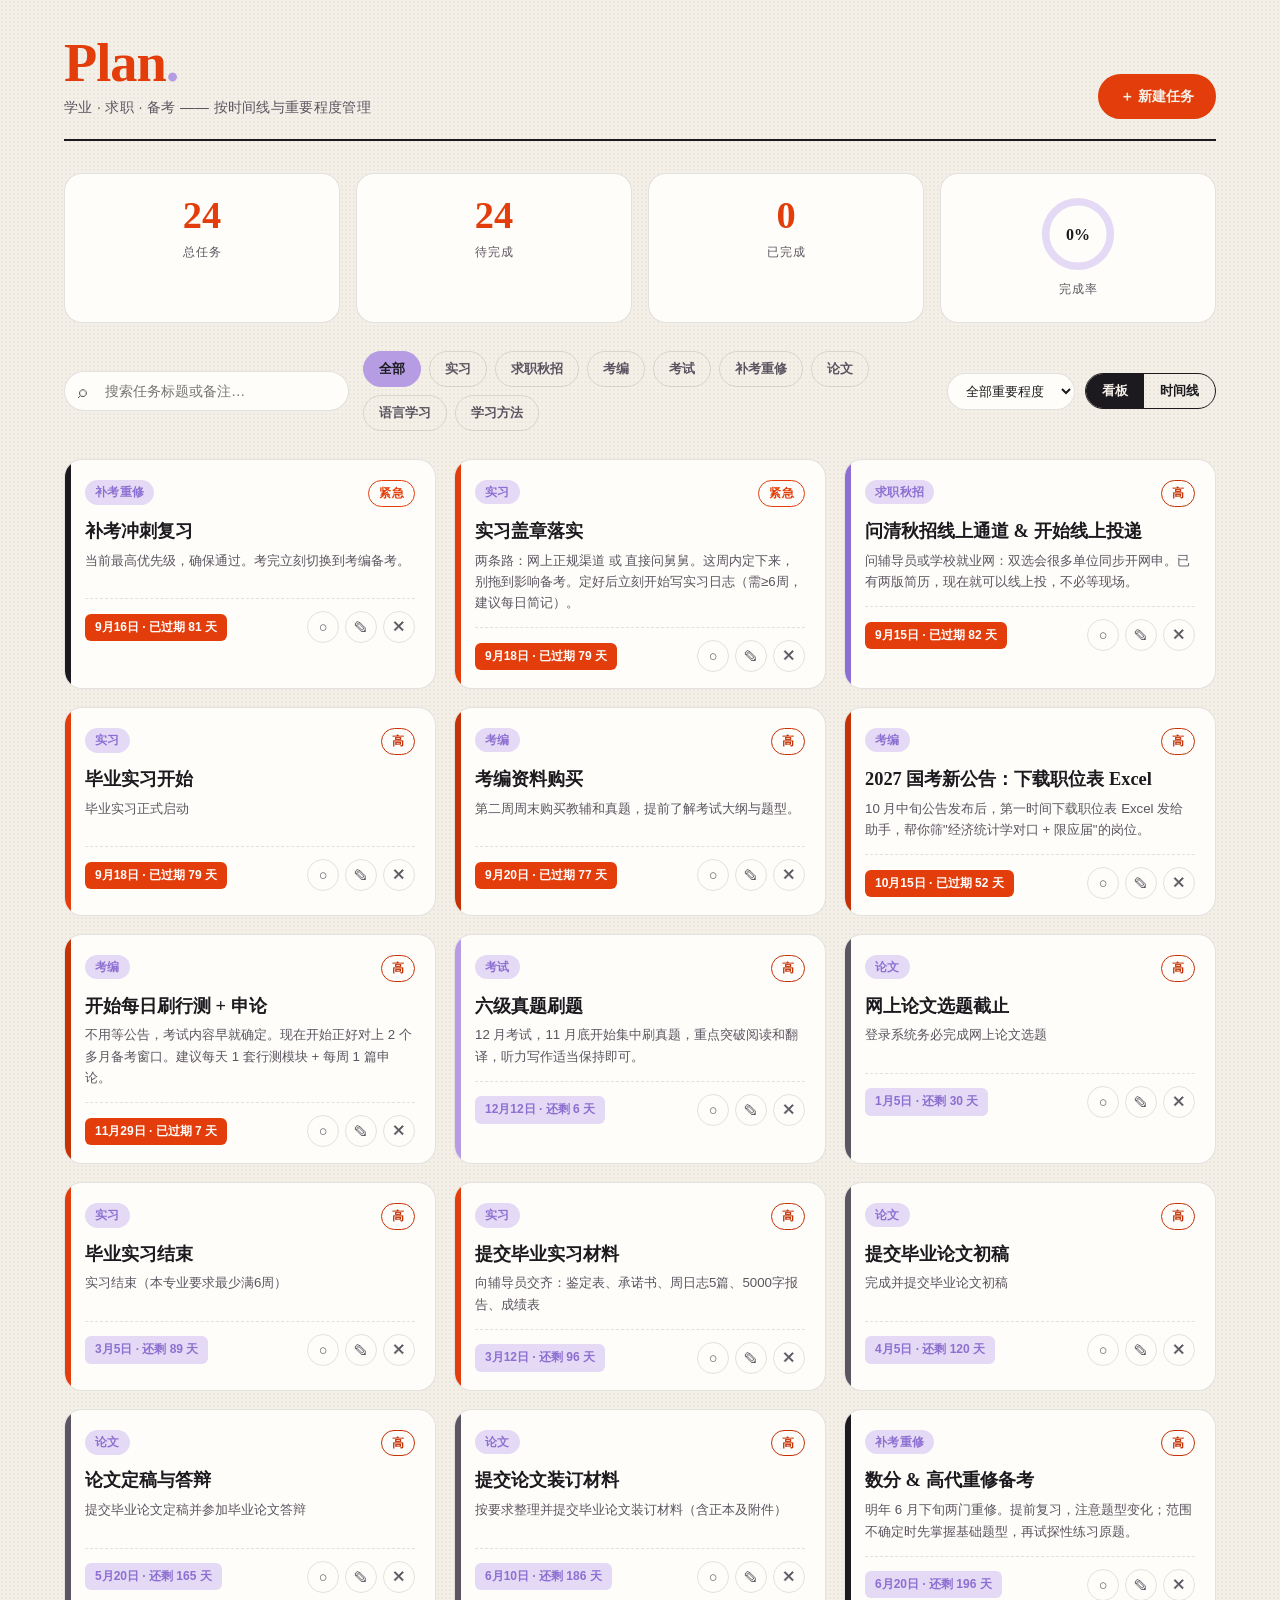
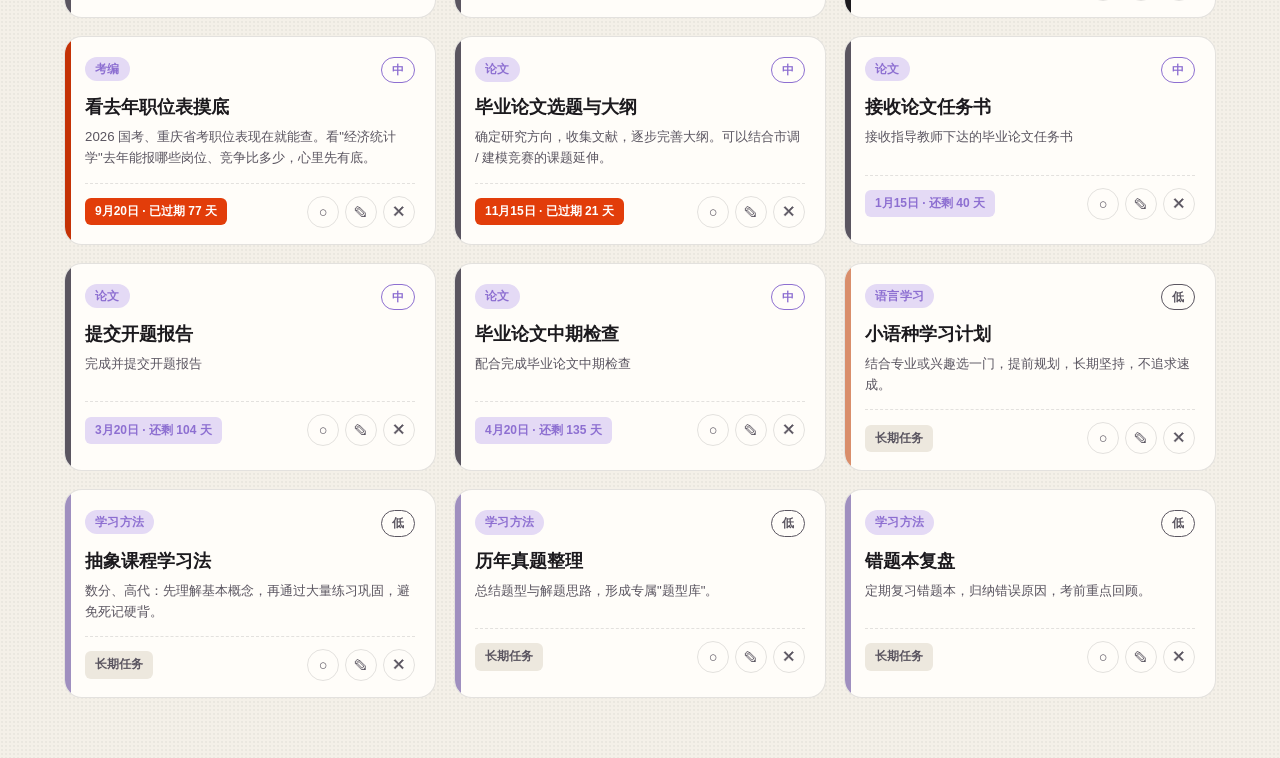
==== index.html @ bd71e3f1 "Add files via upload" ====
<!DOCTYPE html>
<html lang="zh-CN">
<head>
<meta charset="UTF-8">
<meta name="viewport" content="width=device-width, initial-scale=1.0">
<title>任务看板 · 时间线</title>
<link rel="stylesheet" href="style.css">
</head>
<body>

<div class="app">

  <header class="topbar">
    <div class="brand">
      <div class="brand-mark">Plan<span>.</span></div>
      <p class="subtitle">学业 · 求职 · 备考 —— 按时间线与重要程度管理</p>
    </div>
    <div class="topbar-actions">
      <button class="btn btn-primary" id="openAddBtn">＋ 新建任务</button>
    </div>
  </header>

  <section class="stats-bar">
    <div class="stat-card"><div class="stat-value" id="statTotal">0</div><div class="stat-label">总任务</div></div>
    <div class="stat-card"><div class="stat-value" id="statPending">0</div><div class="stat-label">待完成</div></div>
    <div class="stat-card"><div class="stat-value" id="statDone">0</div><div class="stat-label">已完成</div></div>
    <div class="stat-card progress-card">
      <div class="progress-ring-wrap">
        <svg viewBox="0 0 80 80" class="progress-ring">
          <circle cx="40" cy="40" r="34" class="ring-bg"/>
          <circle cx="40" cy="40" r="34" class="ring-fg" id="ringFg"/>
        </svg>
        <span class="progress-text" id="statPercent">0%</span>
      </div>
      <div class="stat-label">完成率</div>
    </div>
  </section>

  <section class="controls">
    <div class="search-wrap">
      <span class="search-icon">⌕</span>
      <input type="text" id="searchInput" placeholder="搜索任务标题或备注…">
    </div>
    <div class="tabs" id="categoryTabs"></div>
    <div class="right-controls">
      <select id="priorityFilter" class="select">
        <option value="all">全部重要程度</option>
        <option value="紧急">紧急</option>
        <option value="高">高</option>
        <option value="中">中</option>
        <option value="低">低</option>
      </select>
      <div class="view-toggle">
        <button class="view-btn active" id="gridBtn">看板</button>
        <button class="view-btn" id="timelineBtn">时间线</button>
      </div>
    </div>
  </section>

  <main>
    <section id="gridView" class="task-grid"></section>
    <section id="timelineView" class="timeline hidden"></section>
    <div id="emptyState" class="empty-state hidden">
      <div class="empty-icon">✦</div>
      <p>暂无匹配的任务，换个筛选条件试试，或点击右上角新建一个吧～</p>
    </div>
  </main>

</div>

<!-- 新建 / 编辑任务弹窗 -->
<div class="modal-overlay" id="modalOverlay">
  <div class="modal">
    <div class="modal-header">
      <h2 id="modalTitle">新建任务</h2>
      <button class="modal-close" id="modalCloseBtn">✕</button>
    </div>
    <form id="taskForm">
      <input type="hidden" id="taskId">
      <div class="form-group">
        <label>任务标题</label>
        <input type="text" id="taskTitle" required placeholder="例如：行测真题一套">
      </div>
      <div class="form-row">
        <div class="form-group">
          <label>分类</label>
          <select id="taskCategory">
            <option value="实习">实习</option>
            <option value="求职秋招">求职秋招</option>
            <option value="考编">考编</option>
            <option value="考试">考试</option>
            <option value="补考重修">补考重修</option>
            <option value="论文">论文</option>
            <option value="语言学习">语言学习</option>
            <option value="学习方法">学习方法</option>
          </select>
        </div>
        <div class="form-group">
          <label>重要程度</label>
          <select id="taskPriority">
            <option value="紧急">紧急</option>
            <option value="高">高</option>
            <option value="中" selected>中</option>
            <option value="低">低</option>
          </select>
        </div>
      </div>
      <div class="form-group">
        <label>截止 / 计划日期（留空表示长期任务）</label>
        <input type="date" id="taskDeadline">
      </div>
      <div class="form-group">
        <label>备注详情</label>
        <textarea id="taskNote" rows="3" placeholder="补充说明、方法或要点…"></textarea>
      </div>
      <div class="modal-actions">
        <button type="button" class="btn btn-outline" id="cancelBtn">取消</button>
        <button type="submit" class="btn btn-primary">保存任务</button>
      </div>
    </form>
  </div>
</div>

<div class="toast" id="toast"></div>

<script src="script.js"></script>
</body>
</html>
---- style.css ----
/* ============ 配色：橘红 × 薰衣草紫 × 米白纸感 ============ */
:root{
  --paper:#F4F0E8;
  --paper-2:#EDE8DE;
  --ink:#1C1A1E;
  --ink-soft:#5A5560;
  --orange:#E23D0A;
  --orange-deep:#C43206;
  --lilac:#B69CE3;
  --lilac-soft:#E4DAF5;
  --lilac-deep:#8D6FD1;
  --line:rgba(28,26,30,.12);
  --shadow:0 12px 32px -14px rgba(28,26,30,.25);
  --r-lg:18px;
  --r-md:12px;
  --t:.22s cubic-bezier(.4,0,.2,1);
  --serif:Georgia,"Times New Roman","Songti SC","STSong","SimSun",serif;
  --sans:"Helvetica Neue",Helvetica,Arial,"PingFang SC","Microsoft YaHei",sans-serif;
}

*,*::before,*::after{box-sizing:border-box;margin:0;padding:0;}
html{scroll-behavior:smooth;}
body{
  font-family:var(--sans);
  background:var(--paper);
  background-image:radial-gradient(rgba(28,26,30,.045) 1px,transparent 1px);
  background-size:4px 4px;
  color:var(--ink);
  min-height:100vh;
  line-height:1.6;
  -webkit-font-smoothing:antialiased;
}

.app{max-width:1200px;margin:0 auto;padding:36px 24px 60px;}

/* ============ 顶部栏 ============ */
.topbar{display:flex;align-items:flex-end;justify-content:space-between;flex-wrap:wrap;gap:16px;margin-bottom:32px;padding-bottom:20px;border-bottom:2px solid var(--ink);}
.brand-mark{font-family:var(--serif);font-size:3.4rem;line-height:1;letter-spacing:-1px;color:var(--orange);font-weight:700;}
.brand-mark span{color:var(--lilac);}
.subtitle{color:var(--ink-soft);font-size:.9rem;margin-top:6px;letter-spacing:.3px;}
.topbar-actions{display:flex;gap:10px;flex-wrap:wrap;}

.btn{border:2px solid transparent;cursor:pointer;font-family:inherit;font-weight:600;font-size:.9rem;padding:11px 20px;border-radius:999px;display:inline-flex;align-items:center;gap:6px;text-decoration:none;transition:var(--t);}
.btn-primary{background:var(--orange);color:var(--paper);border-color:var(--orange);}
.btn-primary:hover{background:var(--orange-deep);border-color:var(--orange-deep);transform:translateY(-2px);box-shadow:0 10px 24px -10px var(--orange);}
.btn-outline{background:transparent;color:var(--ink);border-color:var(--ink);}
.btn-outline:hover{background:var(--ink);color:var(--paper);}

/* ============ 统计卡片 ============ */
.stats-bar{display:grid;grid-template-columns:repeat(4,1fr);gap:16px;margin-bottom:28px;}
.stat-card{background:#FFFDF9;border:1px solid var(--line);border-radius:var(--r-lg);padding:22px 20px;text-align:center;transition:var(--t);}
.stat-card:hover{transform:translateY(-3px);box-shadow:var(--shadow);}
.stat-value{font-family:var(--serif);font-size:2.4rem;line-height:1;font-weight:700;color:var(--orange);}
.stat-label{color:var(--ink-soft);font-size:.78rem;margin-top:8px;letter-spacing:1px;text-transform:uppercase;}
.progress-card{display:flex;flex-direction:column;align-items:center;justify-content:center;}
.progress-ring-wrap{position:relative;width:76px;height:76px;}
.progress-ring{width:76px;height:76px;transform:rotate(-90deg);}
.ring-bg{fill:none;stroke:var(--lilac-soft);stroke-width:8;}
.ring-fg{fill:none;stroke:var(--lilac-deep);stroke-width:8;stroke-linecap:round;stroke-dasharray:213.6;stroke-dashoffset:213.6;transition:stroke-dashoffset .6s ease;}
.progress-text{position:absolute;inset:0;display:flex;align-items:center;justify-content:center;font-family:var(--serif);font-weight:700;font-size:1rem;color:var(--ink);}

/* ============ 筛选控制区 ============ */
.controls{display:flex;flex-wrap:wrap;align-items:center;gap:14px;margin-bottom:28px;}
.search-wrap{position:relative;flex:1;min-width:220px;}
.search-icon{position:absolute;left:14px;top:50%;transform:translateY(-50%);color:var(--ink-soft);font-size:1.1rem;}
.search-wrap input{width:100%;padding:11px 14px 11px 40px;border-radius:999px;border:1.5px solid var(--line);background:#FFFDF9;color:var(--ink);font-size:.9rem;font-family:inherit;transition:var(--t);}
.search-wrap input:focus{outline:none;border-color:var(--lilac-deep);box-shadow:0 0 0 3px var(--lilac-soft);}

.tabs{display:flex;gap:8px;flex-wrap:wrap;flex:2;}
.tab-btn{padding:8px 15px;border-radius:999px;border:1.5px solid var(--line);background:transparent;color:var(--ink-soft);font-size:.82rem;font-weight:600;font-family:inherit;cursor:pointer;transition:var(--t);white-space:nowrap;}
.tab-btn:hover{border-color:var(--ink);color:var(--ink);}
.tab-btn.active{background:var(--lilac);color:var(--ink);border-color:var(--lilac);}

.right-controls{display:flex;gap:10px;align-items:center;}
.select{padding:9px 14px;border-radius:999px;border:1.5px solid var(--line);background:#FFFDF9;color:var(--ink);font-size:.82rem;font-family:inherit;cursor:pointer;}
.select:focus{outline:none;border-color:var(--lilac-deep);}
.view-toggle{display:flex;border:1.5px solid var(--ink);border-radius:999px;overflow:hidden;background:transparent;}
.view-btn{padding:8px 16px;border:none;background:transparent;color:var(--ink);font-size:.82rem;font-weight:600;font-family:inherit;cursor:pointer;transition:var(--t);}
.view-btn.active{background:var(--ink);color:var(--paper);}

/* ============ 任务卡片 ============ */
.task-grid{display:grid;grid-template-columns:repeat(auto-fill,minmax(300px,1fr));gap:18px;}
.task-card{position:relative;background:#FFFDF9;border:1px solid var(--line);border-radius:var(--r-lg);padding:20px 20px 16px;transition:var(--t);animation:fadeInUp .4s ease both;overflow:hidden;}
.task-card::before{content:'';position:absolute;top:0;left:0;bottom:0;width:6px;background:var(--accent,var(--lilac));}
.task-card:hover{transform:translateY(-4px);box-shadow:var(--shadow);border-color:var(--lilac);}
.task-card.completed{opacity:.55;background:var(--paper-2);}
.task-card.completed .task-title{text-decoration:line-through;text-decoration-color:var(--orange);}

.card-top{display:flex;justify-content:space-between;align-items:flex-start;margin-bottom:12px;gap:8px;flex-wrap:wrap;}
.chip{display:inline-flex;align-items:center;gap:5px;padding:3px 10px;border-radius:999px;font-size:.72rem;font-weight:700;white-space:nowrap;letter-spacing:.3px;}
.chip-cat{background:var(--lilac-soft);color:var(--lilac-deep);}
.chip-pr{border:1.5px solid currentColor;}

.task-title{font-family:var(--serif);font-size:1.15rem;font-weight:700;margin-bottom:6px;line-height:1.35;}
.task-note{color:var(--ink-soft);font-size:.83rem;display:-webkit-box;-webkit-line-clamp:3;-webkit-box-orient:vertical;overflow:hidden;margin-bottom:14px;min-height:2.6em;}

.card-footer{display:flex;align-items:center;justify-content:space-between;gap:8px;padding-top:12px;border-top:1px dashed var(--line);flex-wrap:wrap;}
.deadline-tag{font-size:.75rem;font-weight:600;padding:4px 10px;border-radius:6px;white-space:nowrap;}
.deadline-tag.overdue{color:#fff;background:var(--orange);}
.deadline-tag.today{color:var(--orange);background:rgba(226,61,10,.12);}
.deadline-tag.soon{color:var(--orange-deep);background:rgba(226,61,10,.08);}
.deadline-tag.normal{color:var(--lilac-deep);background:var(--lilac-soft);}
.deadline-tag.muted{color:var(--ink-soft);background:var(--paper-2);}

.card-actions{display:flex;gap:6px;}
.icon-btn{width:32px;height:32px;border-radius:50%;border:1.5px solid var(--line);background:transparent;color:var(--ink-soft);cursor:pointer;display:flex;align-items:center;justify-content:center;font-size:.9rem;transition:var(--t);}
.icon-btn:hover{border-color:var(--ink);color:var(--ink);transform:scale(1.08);}
.icon-btn.check.checked{background:var(--lilac-deep);border-color:var(--lilac-deep);color:#fff;}
.icon-btn.delete:hover{background:var(--orange);border-color:var(--orange);color:#fff;}

/* ============ 空状态 ============ */
.empty-state{text-align:center;padding:80px 20px;color:var(--ink-soft);}
.empty-icon{font-size:3rem;margin-bottom:12px;color:var(--lilac);}

/* ============ 时间线 ============ */
.timeline-inner{position:relative;padding-left:36px;}
.timeline-inner::before{content:'';position:absolute;left:9px;top:6px;bottom:6px;width:2px;background:var(--ink);opacity:.15;}
.timeline-item{position:relative;margin-bottom:24px;animation:fadeInUp .4s ease both;}
.timeline-dot{position:absolute;left:-36px;top:6px;width:20px;height:20px;border-radius:50%;border:3px solid var(--paper);background:var(--lilac);box-shadow:0 0 0 2px var(--ink);}
.timeline-date{font-family:var(--serif);font-size:.95rem;color:var(--orange);font-weight:700;margin-bottom:8px;}
.timeline-longterm{margin-top:40px;}
.longterm-heading{font-family:var(--serif);font-size:1.2rem;font-weight:700;color:var(--ink);margin-bottom:14px;padding-bottom:8px;border-bottom:2px solid var(--ink);}
.longterm-grid{display:grid;grid-template-columns:repeat(auto-fill,minmax(280px,1fr));gap:16px;}

/* ============ 提示卡片 ============ */
.tips-footer{margin-top:50px;}
.tips-card{background:var(--orange);color:var(--paper);border-radius:var(--r-lg);padding:26px 30px;}
.tips-card h3{font-family:var(--serif);font-size:1.5rem;margin-bottom:12px;color:var(--lilac);}
.tips-card ul{padding-left:20px;font-size:.9rem;display:flex;flex-direction:column;gap:6px;color:#FBE9E1;}

/* ============ 弹窗 ============ */
.modal-overlay{position:fixed;inset:0;background:rgba(28,26,30,.55);backdrop-filter:blur(3px);display:flex;align-items:center;justify-content:center;z-index:100;opacity:0;visibility:hidden;transition:var(--t);padding:20px;}
.modal-overlay.open{opacity:1;visibility:visible;}
.modal{background:var(--paper);border:2px solid var(--ink);border-radius:var(--r-lg);padding:28px;width:100%;max-width:460px;max-height:90vh;overflow-y:auto;transform:translateY(20px) scale(.97);transition:var(--t);box-shadow:0 24px 60px -20px rgba(0,0,0,.5);}
.modal-overlay.open .modal{transform:translateY(0) scale(1);}
.modal-header{display:flex;justify-content:space-between;align-items:center;margin-bottom:20px;}
.modal-header h2{font-family:var(--serif);font-size:1.6rem;color:var(--orange);}
.modal-close{width:32px;height:32px;border-radius:50%;border:1.5px solid var(--ink);background:transparent;color:var(--ink);cursor:pointer;font-size:.95rem;}
.modal-close:hover{background:var(--ink);color:var(--paper);}

.form-group{margin-bottom:16px;}
.form-group label{display:block;font-size:.78rem;color:var(--ink-soft);margin-bottom:6px;font-weight:600;letter-spacing:.5px;}
.form-group input,.form-group select,.form-group textarea{width:100%;padding:11px 14px;border-radius:var(--r-md);border:1.5px solid var(--line);background:#FFFDF9;color:var(--ink);font-family:inherit;font-size:.9rem;transition:var(--t);}
.form-group input:focus,.form-group select:focus,.form-group textarea:focus{outline:none;border-color:var(--lilac-deep);box-shadow:0 0 0 3px var(--lilac-soft);}
.form-group textarea{resize:vertical;}
.form-row{display:grid;grid-template-columns:1fr 1fr;gap:14px;}
.modal-actions{display:flex;justify-content:flex-end;gap:10px;margin-top:22px;}

/* ============ Toast ============ */
.toast{position:fixed;bottom:28px;left:50%;transform:translateX(-50%) translateY(20px);background:var(--ink);color:var(--paper);padding:12px 22px;border-radius:999px;font-size:.85rem;opacity:0;pointer-events:none;transition:var(--t);z-index:200;}
.toast.show{opacity:1;transform:translateX(-50%) translateY(0);}

@keyframes fadeInUp{from{opacity:0;transform:translateY(14px);}to{opacity:1;transform:translateY(0);}}
.hidden{display:none !important;}

/* ============ 响应式 ============ */
@media (max-width:1024px){ .stats-bar{grid-template-columns:repeat(2,1fr);} }
@media (max-width:768px){
  .app{padding:24px 16px 50px;}
  .brand-mark{font-size:2.6rem;}
  .topbar{align-items:flex-start;flex-direction:column;}
  .controls{flex-direction:column;align-items:stretch;}
  .tabs{order:3;overflow-x:auto;flex-wrap:nowrap;padding-bottom:4px;}
  .right-controls{order:2;justify-content:space-between;}
  .form-row{grid-template-columns:1fr;}
  .task-grid{grid-template-columns:1fr;}
  .modal-overlay{align-items:flex-end;padding:0;}
  .modal{max-width:100%;border-radius:24px 24px 0 0;border-bottom:none;max-height:92vh;}
}
@media (max-width:480px){
  .stats-bar{gap:10px;}
  .stat-card{padding:14px;}
  .stat-value{font-size:1.9rem;}
  .btn{padding:10px 16px;font-size:.85rem;}
}
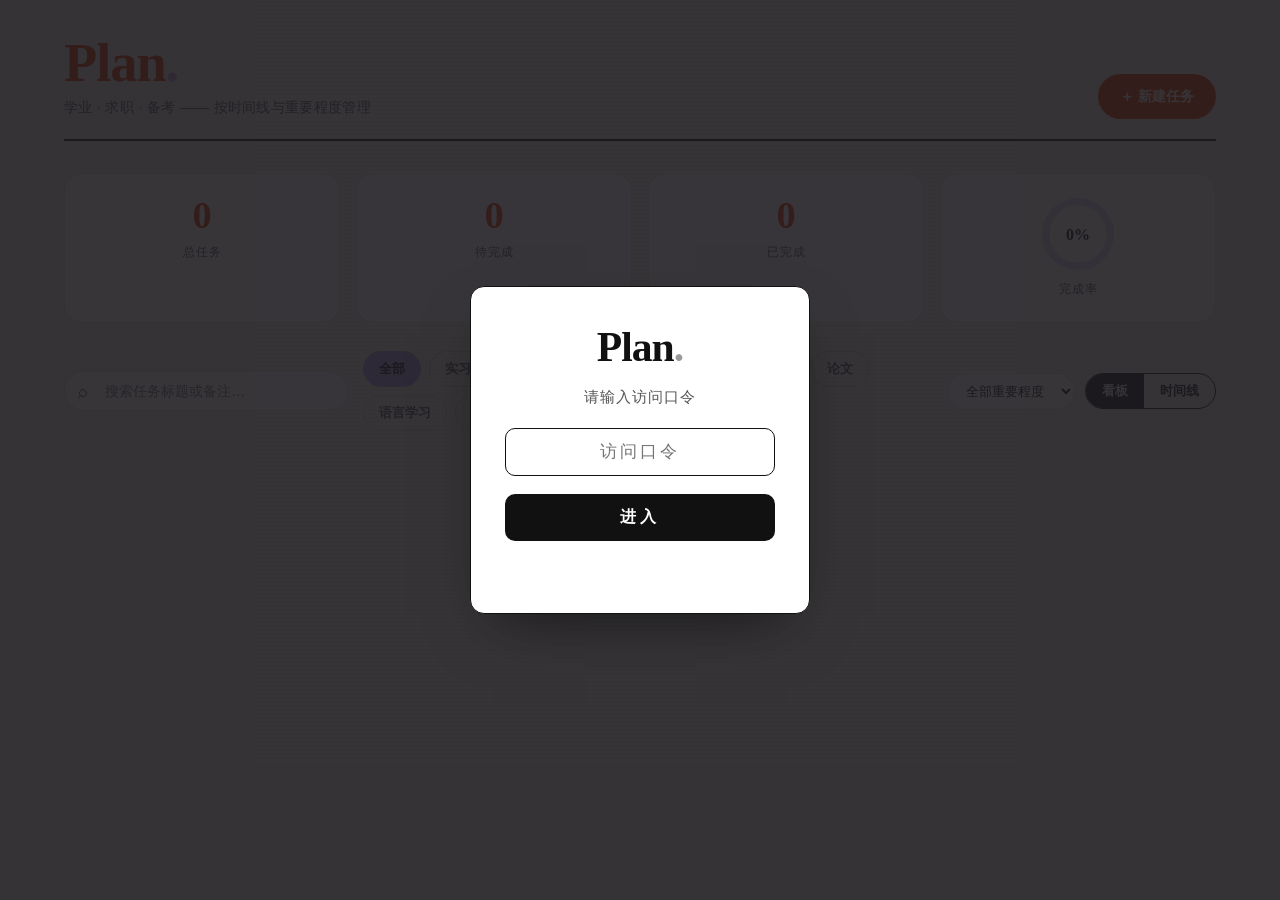
==== commit 4d76ab3d: "Add files via upload" ====
--- a/index.html
+++ b/index.html
@@ -5,8 +5,31 @@
 <meta name="viewport" content="width=device-width, initial-scale=1.0">
 <title>任务看板 · 时间线</title>
 <link rel="stylesheet" href="style.css">
+<style>
+  .auth-overlay{position:fixed;inset:0;z-index:9999;background:rgba(28,26,30,.88);display:flex;align-items:center;justify-content:center;padding:20px;opacity:1;visibility:visible;transition:opacity .45s ease,visibility .45s ease;}
+  .auth-overlay.hidden{opacity:0;visibility:hidden;pointer-events:none;}
+  .auth-box{background:#fff;border:1px solid #111;border-radius:14px;padding:40px 34px;width:100%;max-width:340px;box-shadow:0 24px 60px -24px rgba(0,0,0,.6);display:flex;flex-direction:column;gap:18px;text-align:center;}
+  .auth-mark{font-family:Georgia,"Times New Roman",serif;font-size:2.6rem;line-height:1;font-weight:700;color:#111;letter-spacing:-1px;}
+  .auth-mark span{color:#999;}
+  .auth-label{color:#555;font-size:.92rem;letter-spacing:1px;}
+  .auth-input{width:100%;padding:13px 14px;border:1.5px solid #ddd;border-radius:10px;font-size:1.05rem;text-align:center;letter-spacing:3px;color:#111;outline:none;font-family:inherit;transition:border-color .2s;}
+  .auth-input:focus{border-color:#111;}
+  .auth-btn{width:100%;padding:13px;background:#111;color:#fff;border:none;border-radius:10px;font-size:1rem;font-weight:600;cursor:pointer;font-family:inherit;letter-spacing:4px;transition:background .2s;}
+  .auth-btn:hover{background:#333;}
+  .auth-error{color:#d22;font-size:.82rem;min-height:1.1em;}
+</style>
 </head>
 <body>
+
+<div class="auth-overlay" id="authOverlay">
+  <div class="auth-box">
+    <div class="auth-mark">Plan<span>.</span></div>
+    <p class="auth-label">请输入访问口令</p>
+    <input type="password" id="authInput" class="auth-input" placeholder="访问口令" autocomplete="off">
+    <button class="auth-btn" id="authBtn">进入</button>
+    <p class="auth-error" id="authError"></p>
+  </div>
+</div>
 
 <div class="app">
 
--- a/style.css
+++ b/style.css
@@ -172,4 +172,18 @@
   .stat-card{padding:14px;}
   .stat-value{font-size:1.9rem;}
   .btn{padding:10px 16px;font-size:.85rem;}
+}
+
+/* ============ 手机端适配（追加） ============ */
+@media (max-width: 768px){
+  .app{width:100%;max-width:100%;padding:20px 15px 50px;}
+  main{width:100%;max-width:100%;}
+  .stats-bar{grid-template-columns:repeat(2,1fr);gap:12px;}
+  .controls{flex-direction:row;flex-wrap:wrap;align-items:stretch;}
+  .search-wrap{flex:1 1 100%;min-width:0;}
+  .tabs{flex:1 1 100%;flex-wrap:wrap;overflow-x:visible;order:0;}
+  .right-controls{flex:1 1 100%;flex-wrap:wrap;justify-content:space-between;order:0;}
+  .task-grid,.longterm-grid{width:100%;grid-template-columns:1fr;}
+  .timeline-inner{width:100%;}
+  .timeline-item,.task-card{width:100% !important;max-width:100%;}
 }
